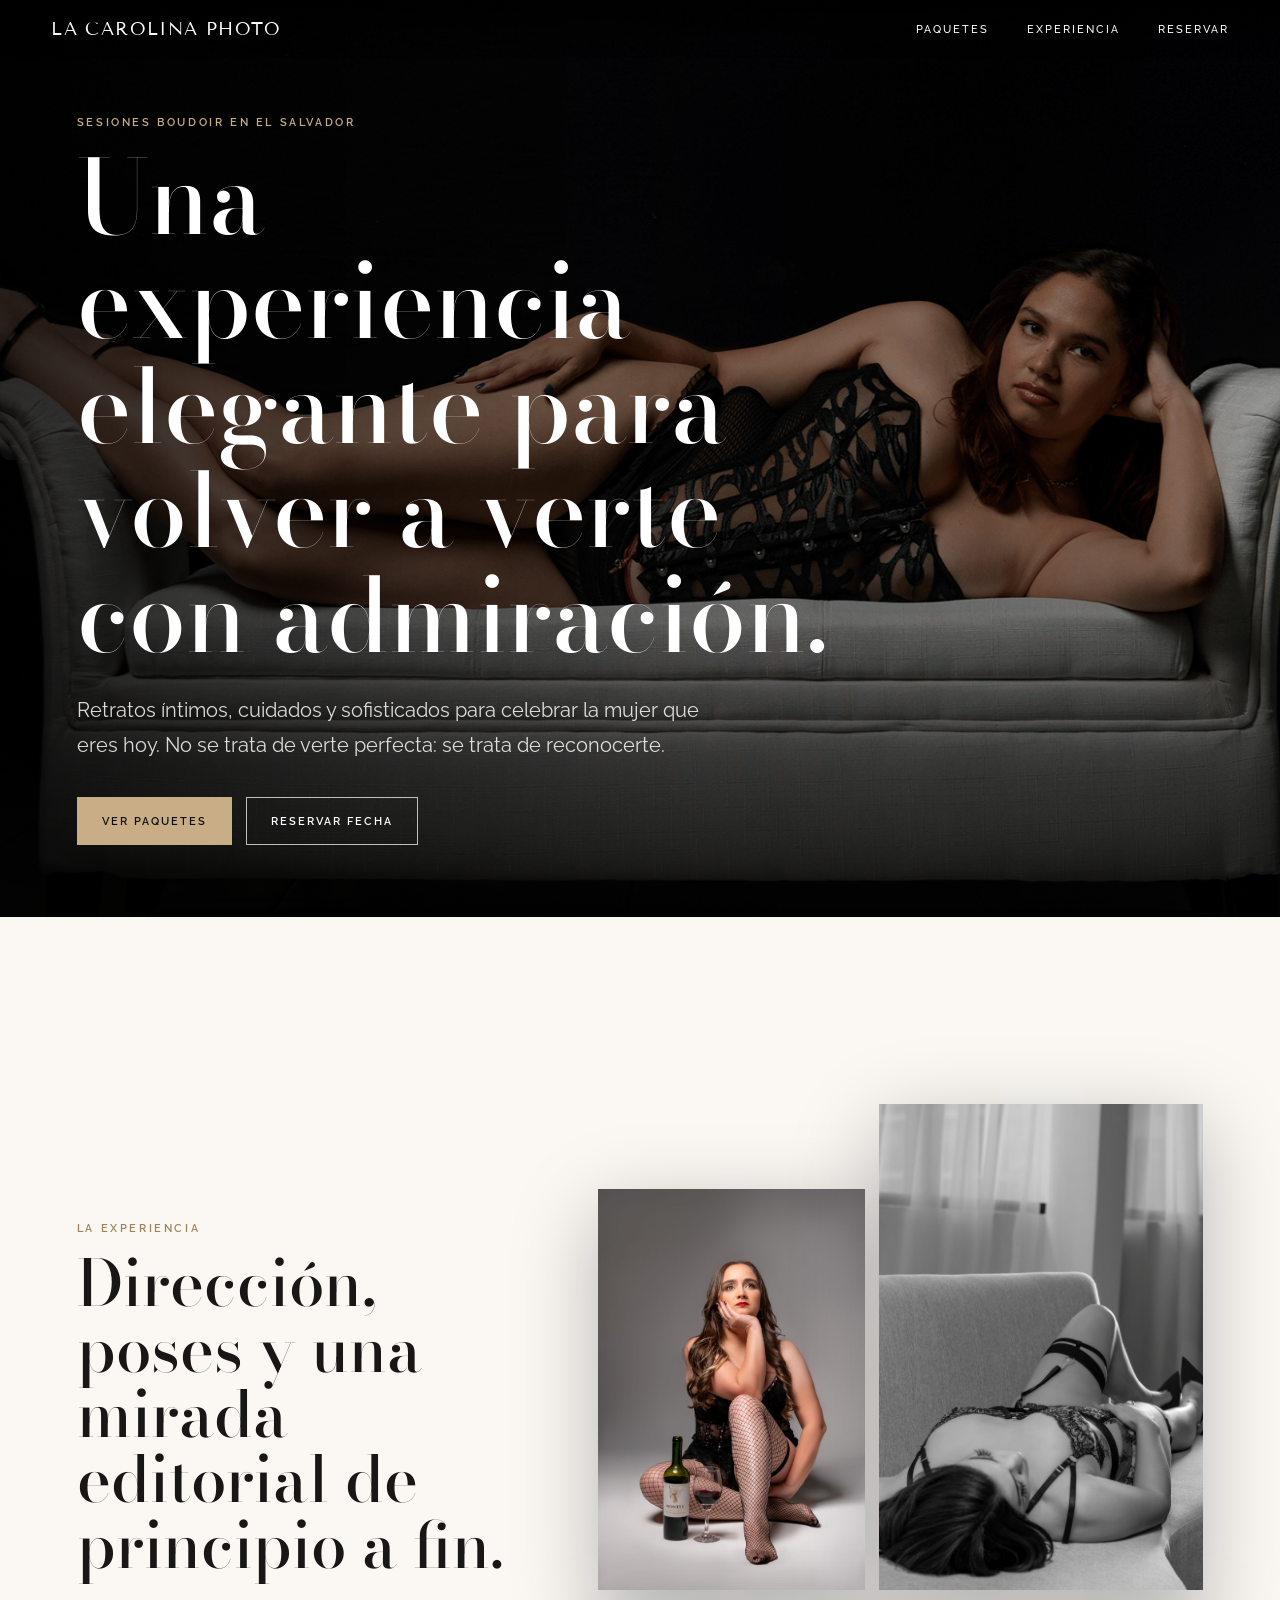
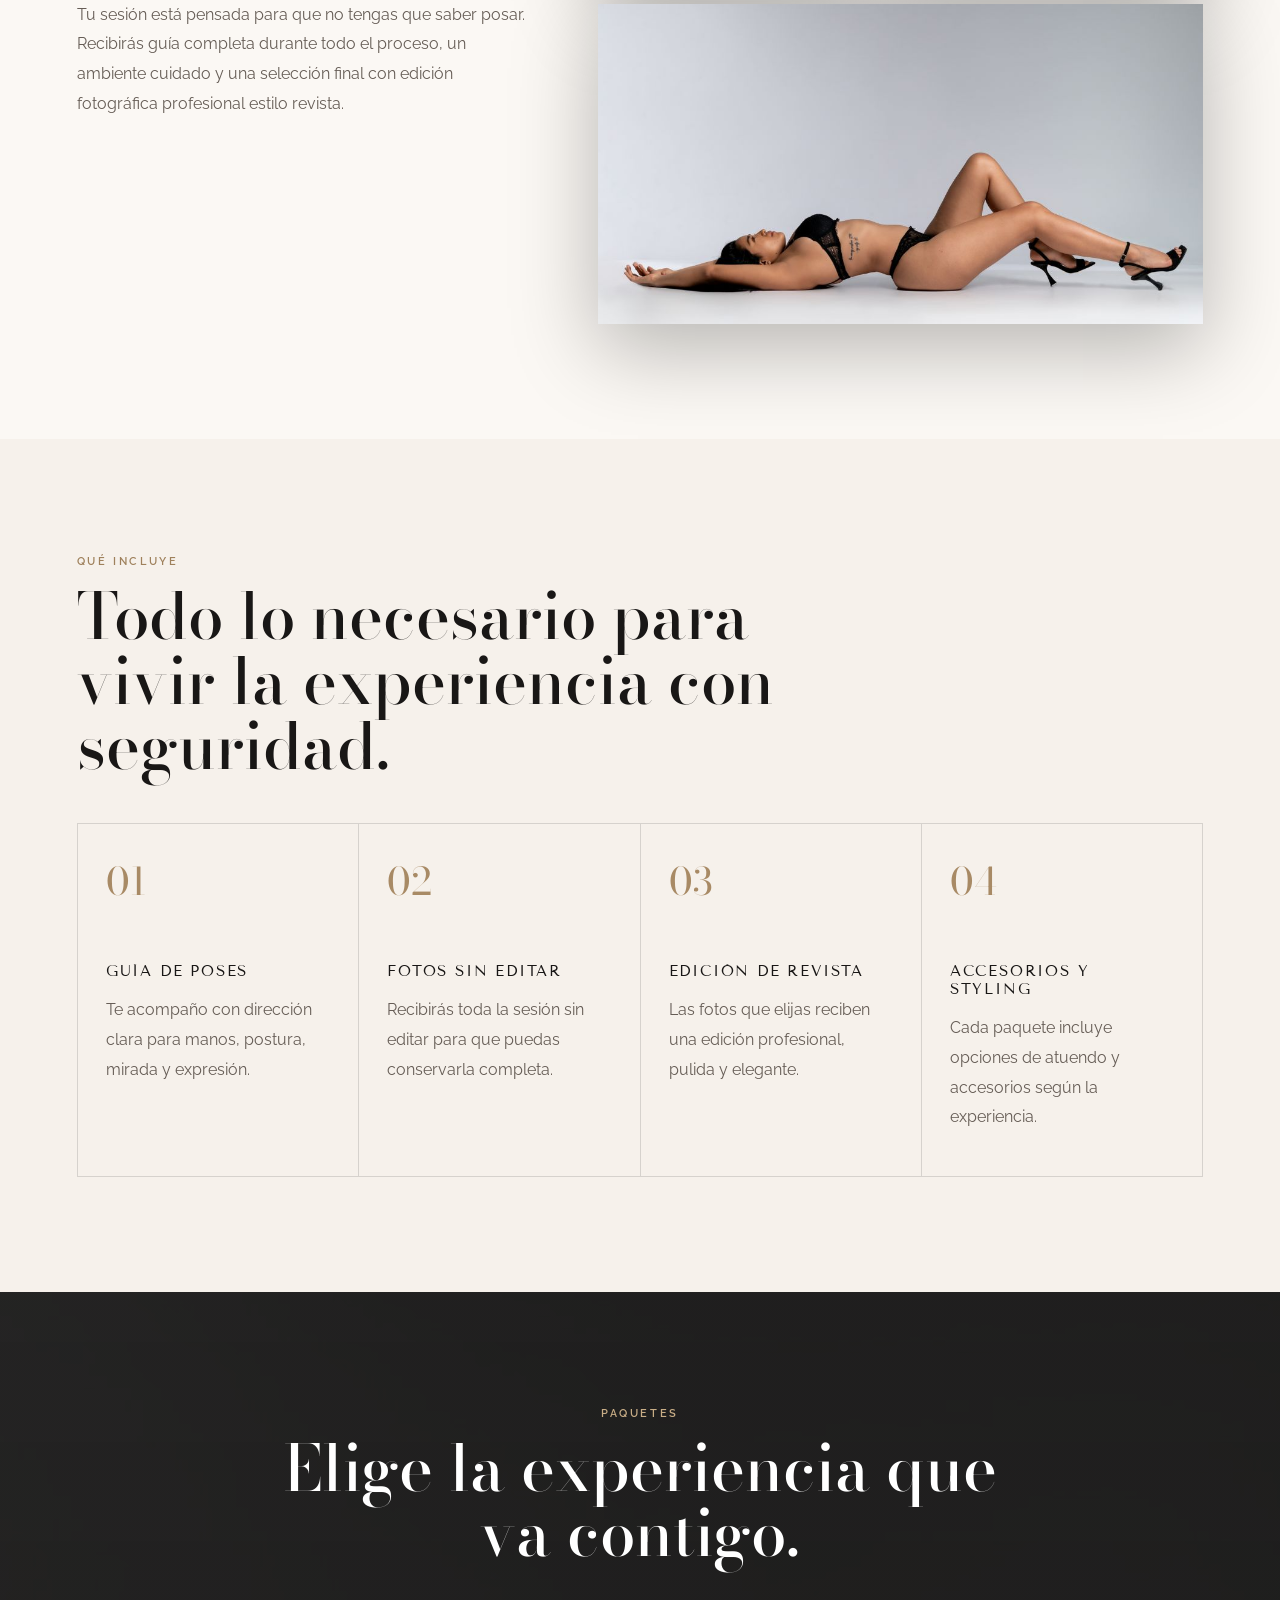
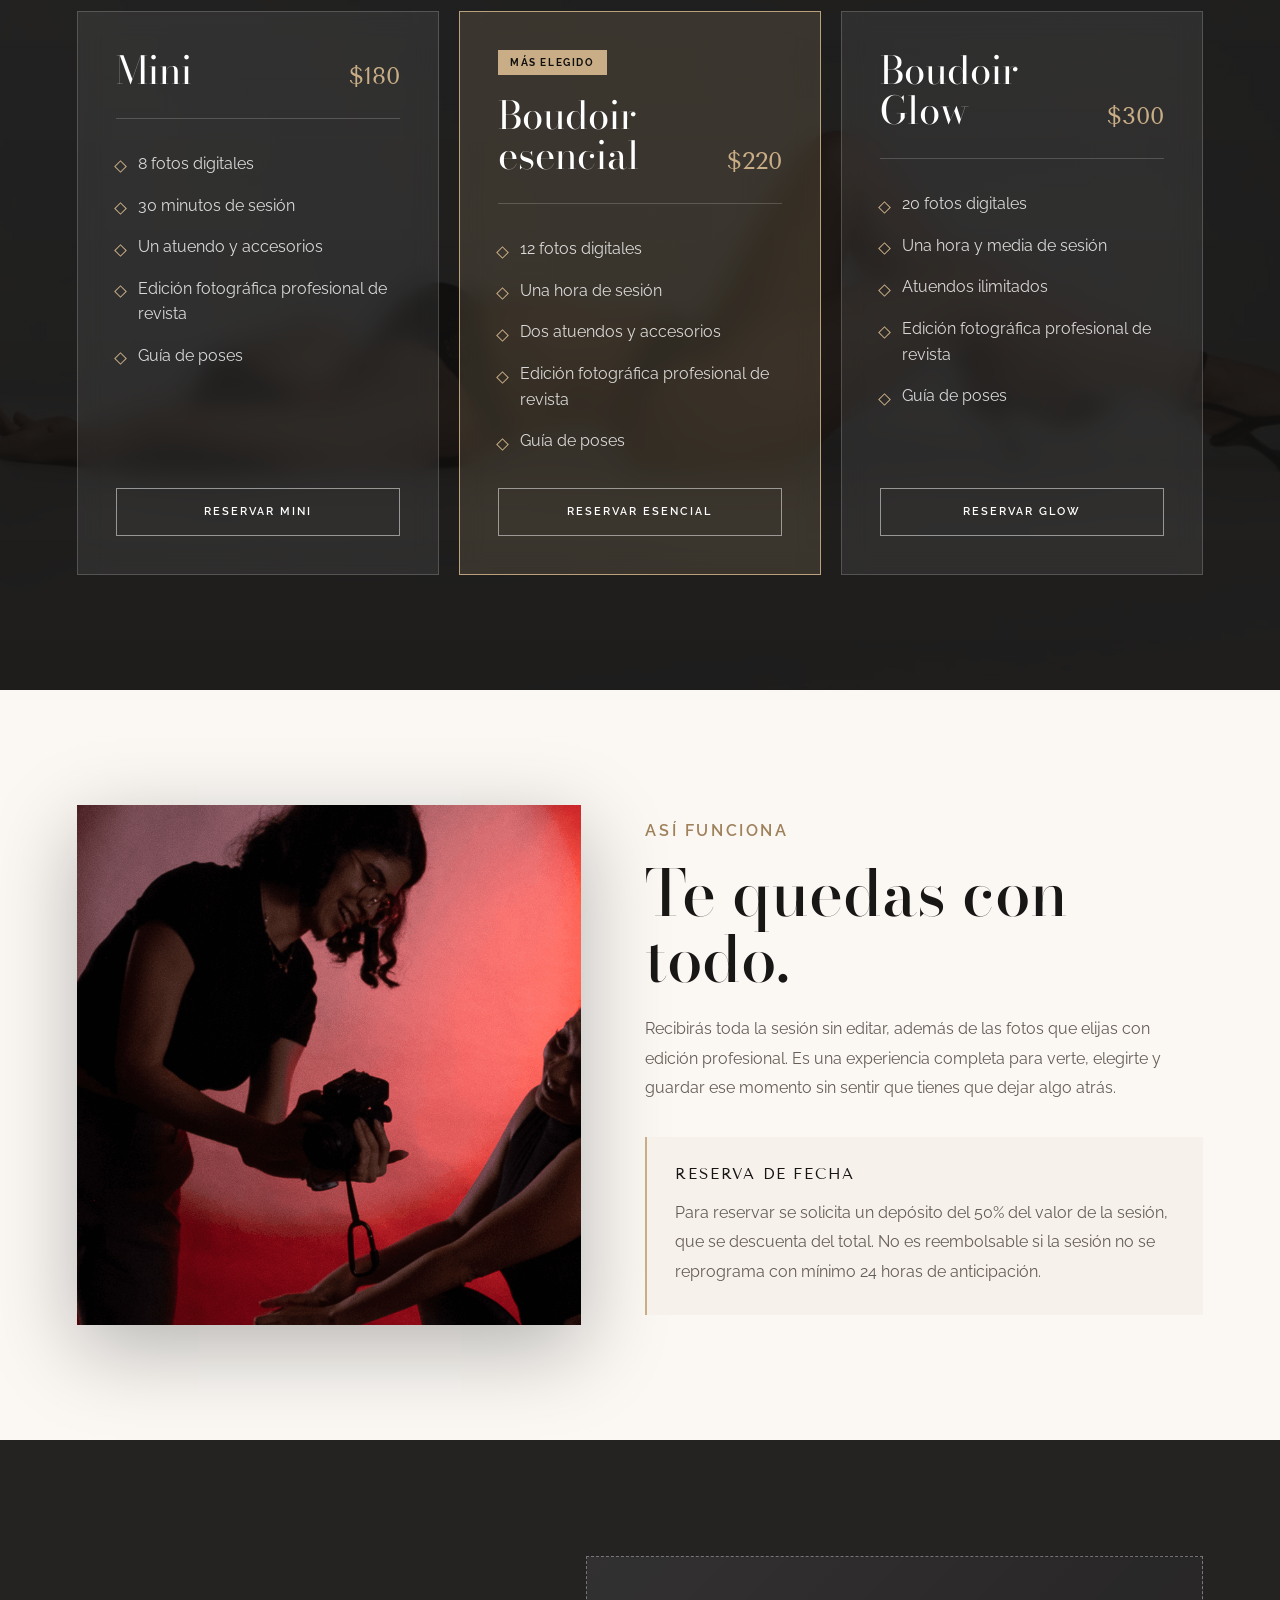
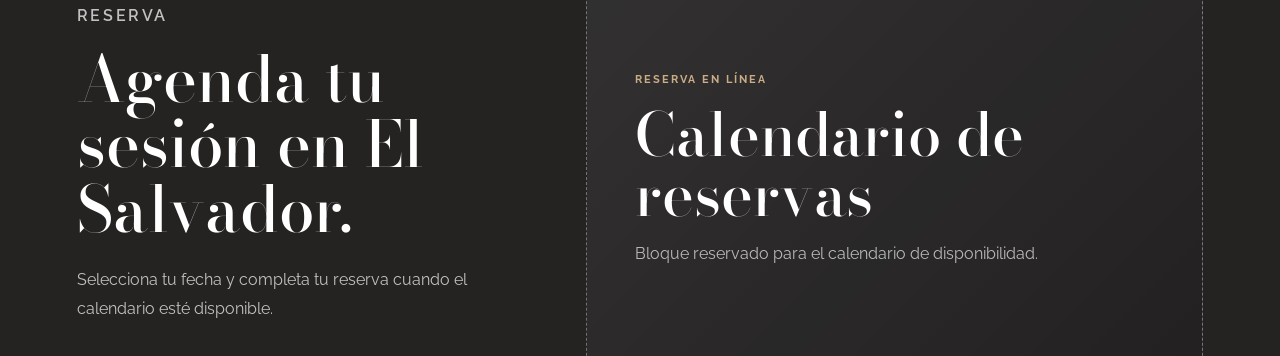
==== el-salvador.html @ 84078736 "new landinding page El Salvador" ====
<!doctype html>
<html lang="es">
  <head>
    <meta charset="UTF-8" />
    <meta http-equiv="refresh" content="0; url=./sesiones-en-el-salvador.html" />
    <meta name="viewport" content="width=device-width, initial-scale=1.0" />
    <title>Redirigiendo | La Carolina Photo</title>
    <link rel="canonical" href="./sesiones-en-el-salvador.html" />
  </head>
  <body>
    <p>
      Redirigiendo a
      <a href="./sesiones-en-el-salvador.html">sesiones-en-el-salvador.html</a>.
    </p>
  </body>
</html>
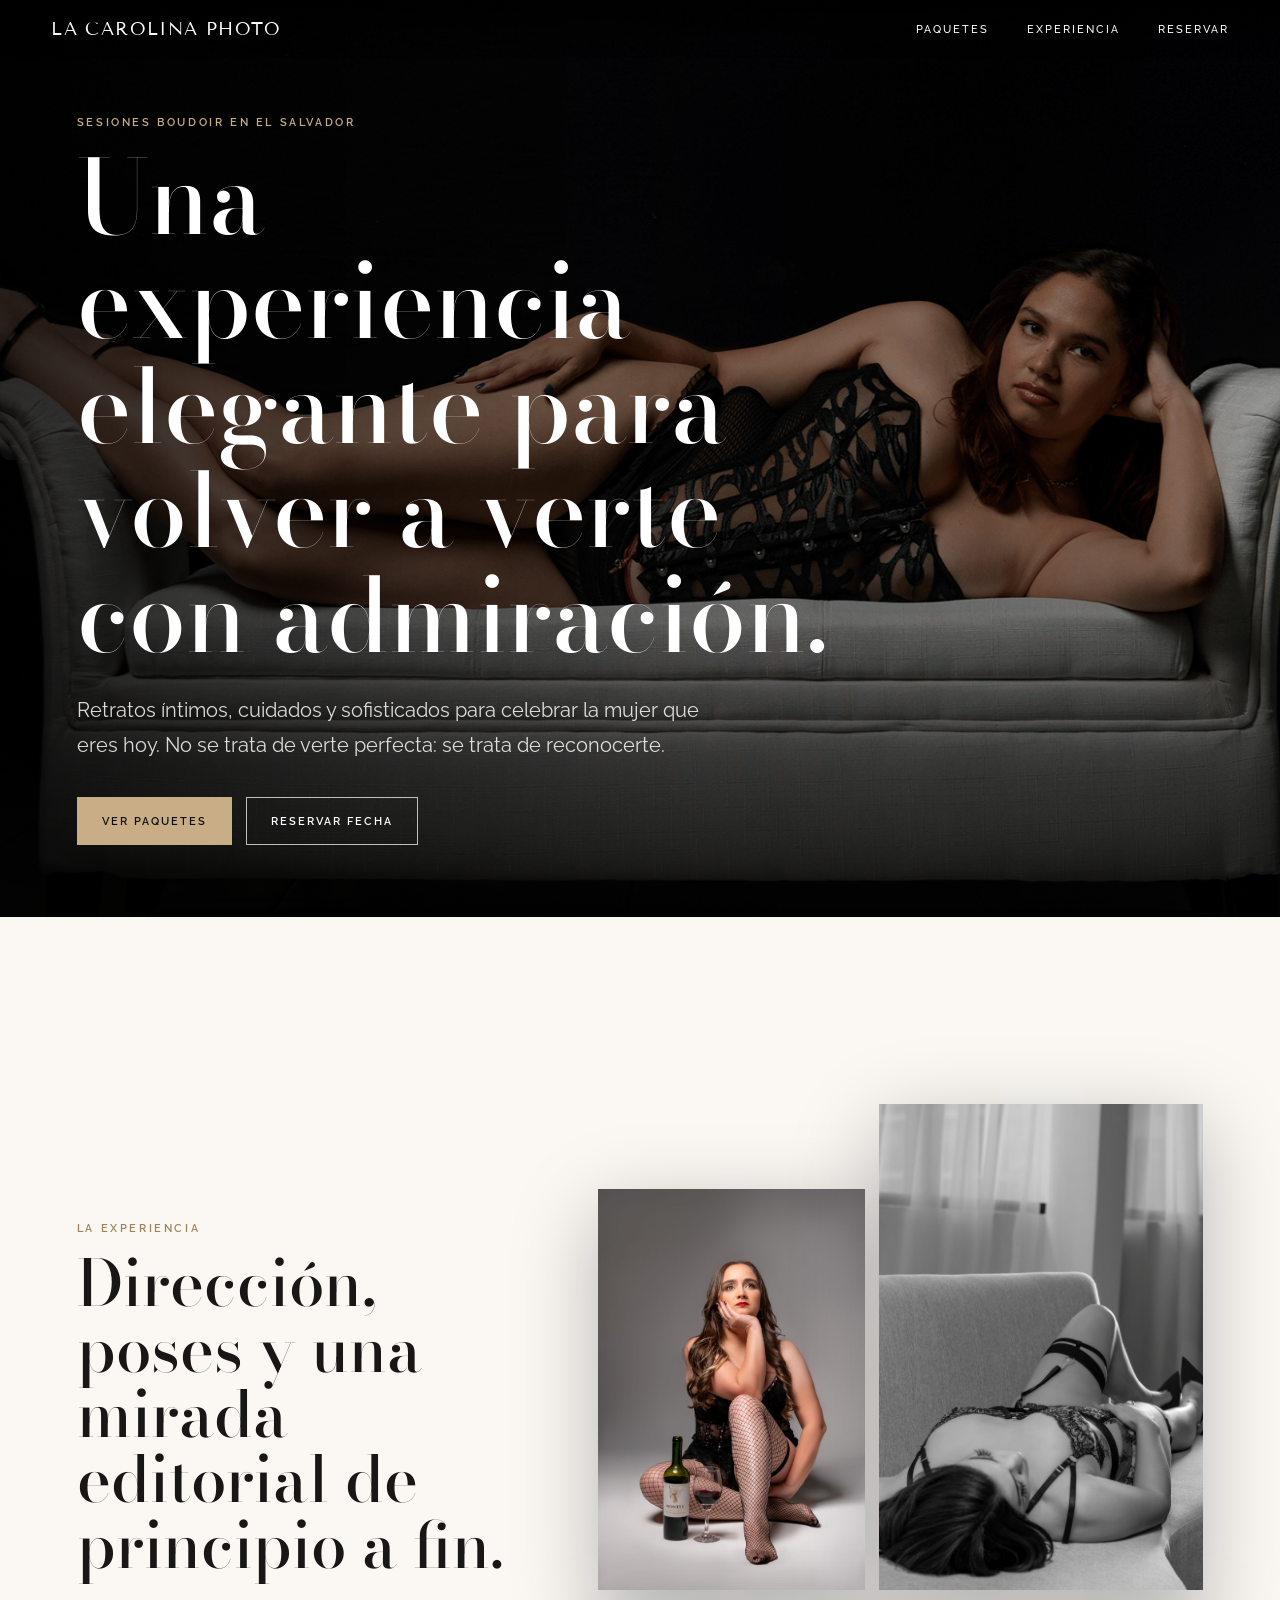
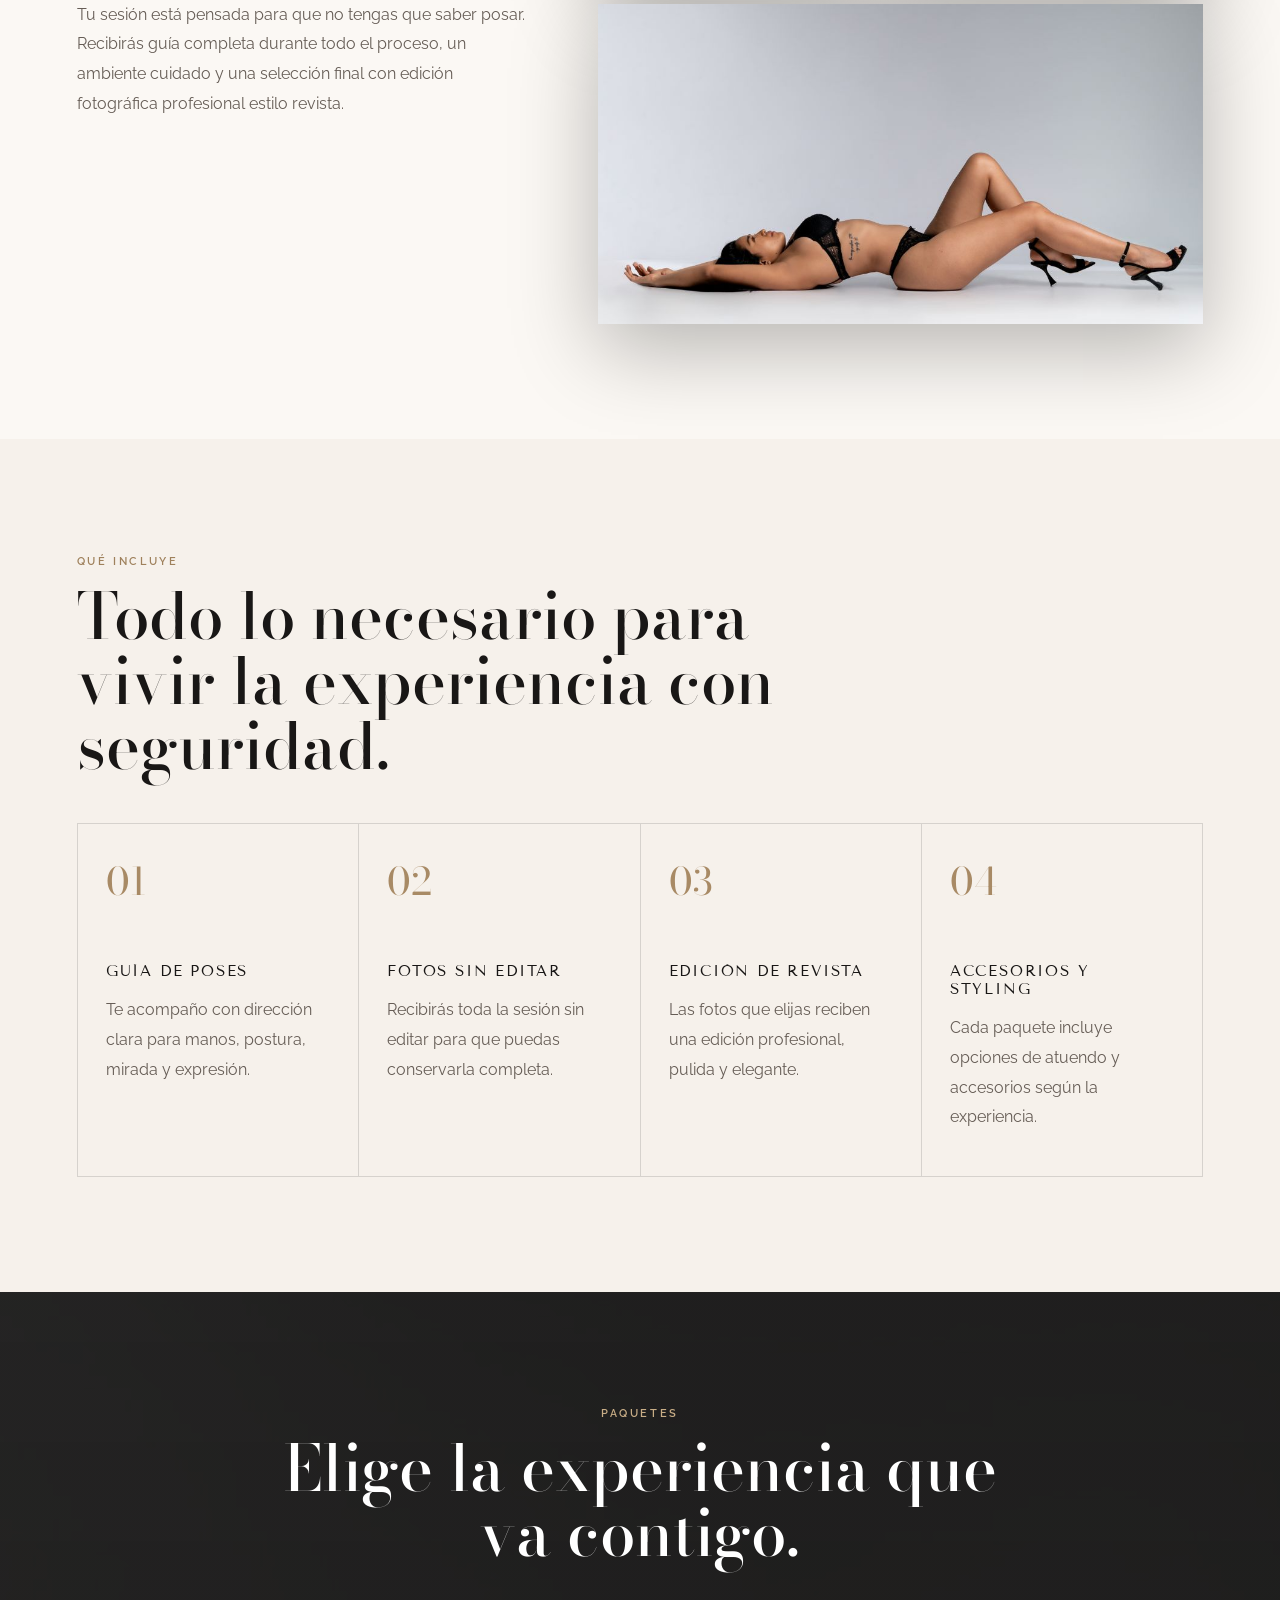
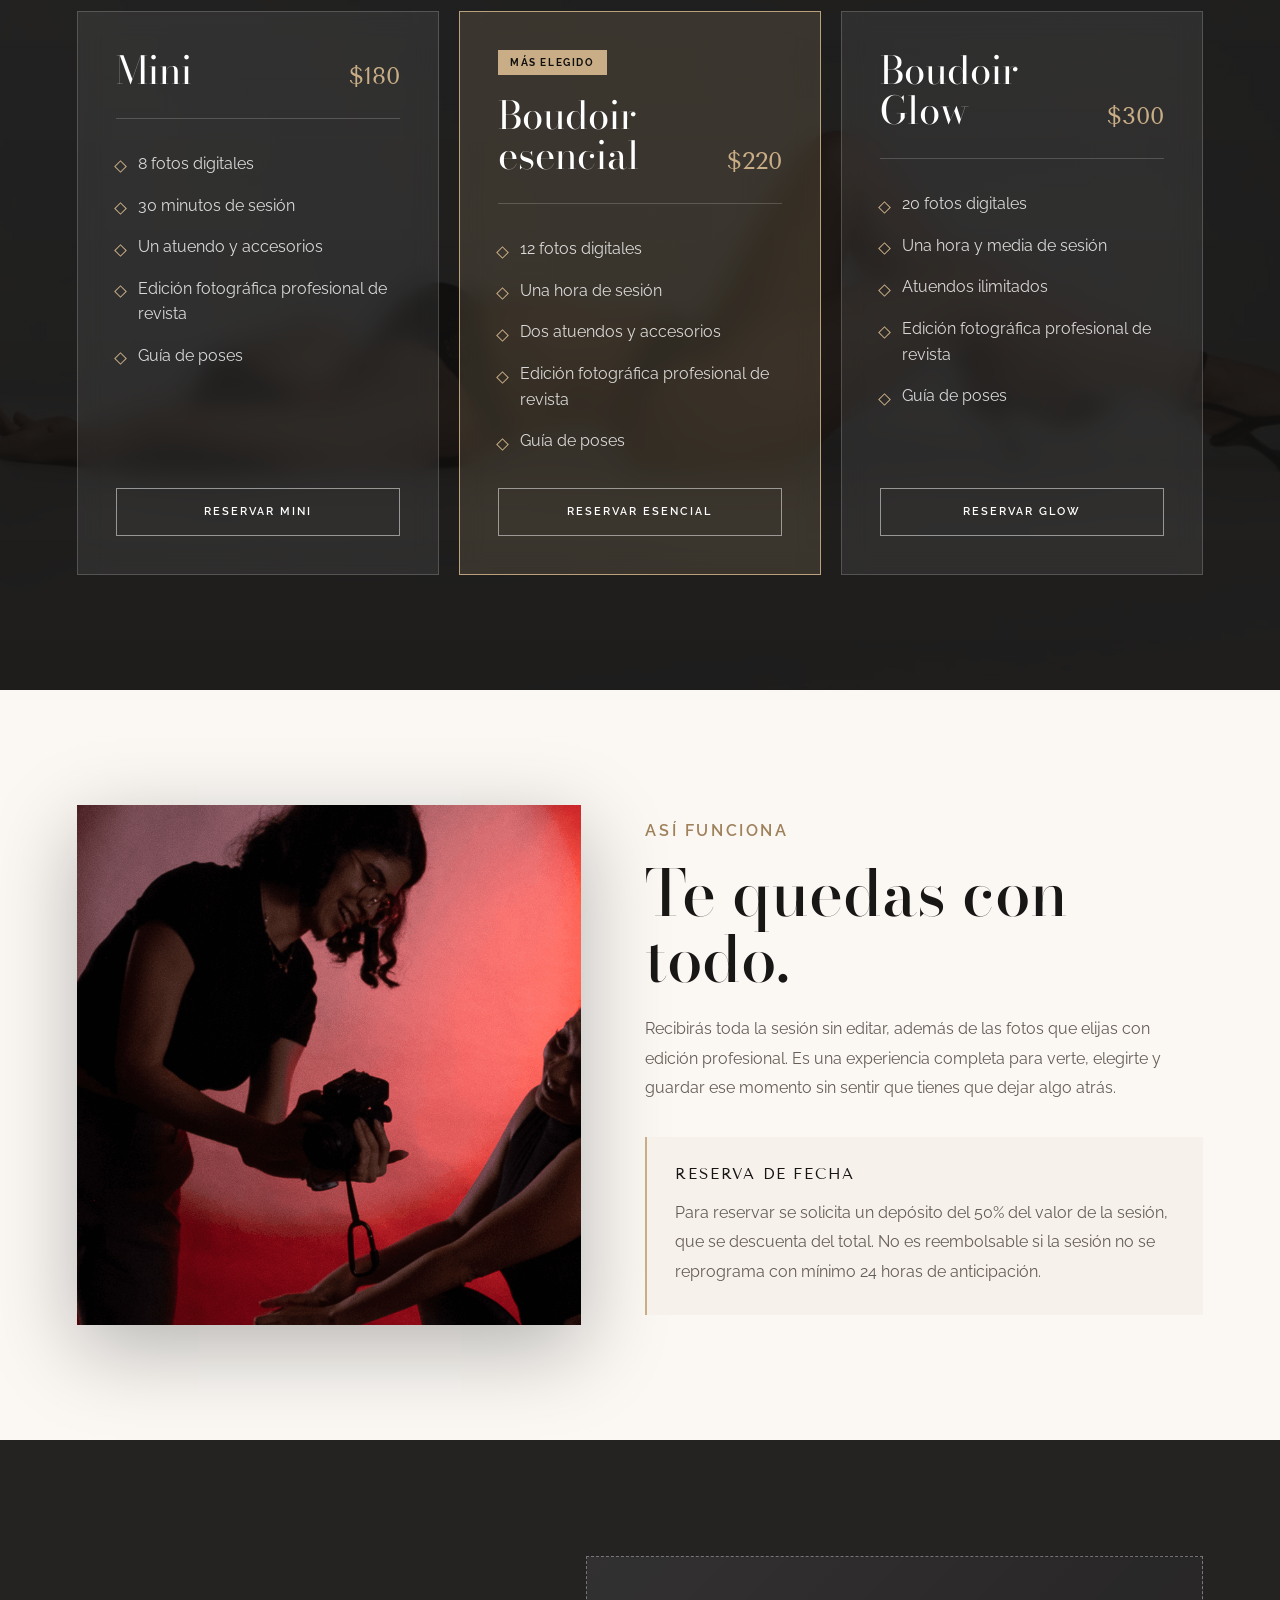
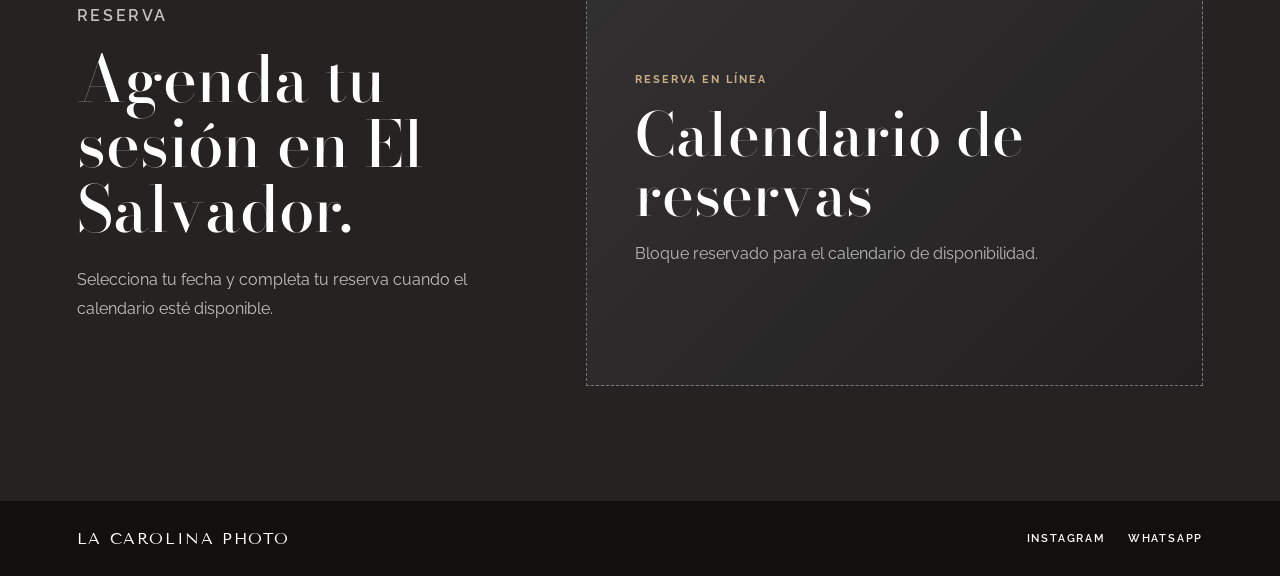
==== commit cb6b2bd3: "Favicon y nuevas mejoras" ====
--- a/el-salvador.html
+++ b/el-salvador.html
@@ -5,6 +5,7 @@
     <meta http-equiv="refresh" content="0; url=./sesiones-en-el-salvador.html" />
     <meta name="viewport" content="width=device-width, initial-scale=1.0" />
     <title>Redirigiendo | La Carolina Photo</title>
+    <link rel="icon" type="image/svg+xml" href="./lcp-favicon.svg" />
     <link rel="canonical" href="./sesiones-en-el-salvador.html" />
   </head>
   <body>
